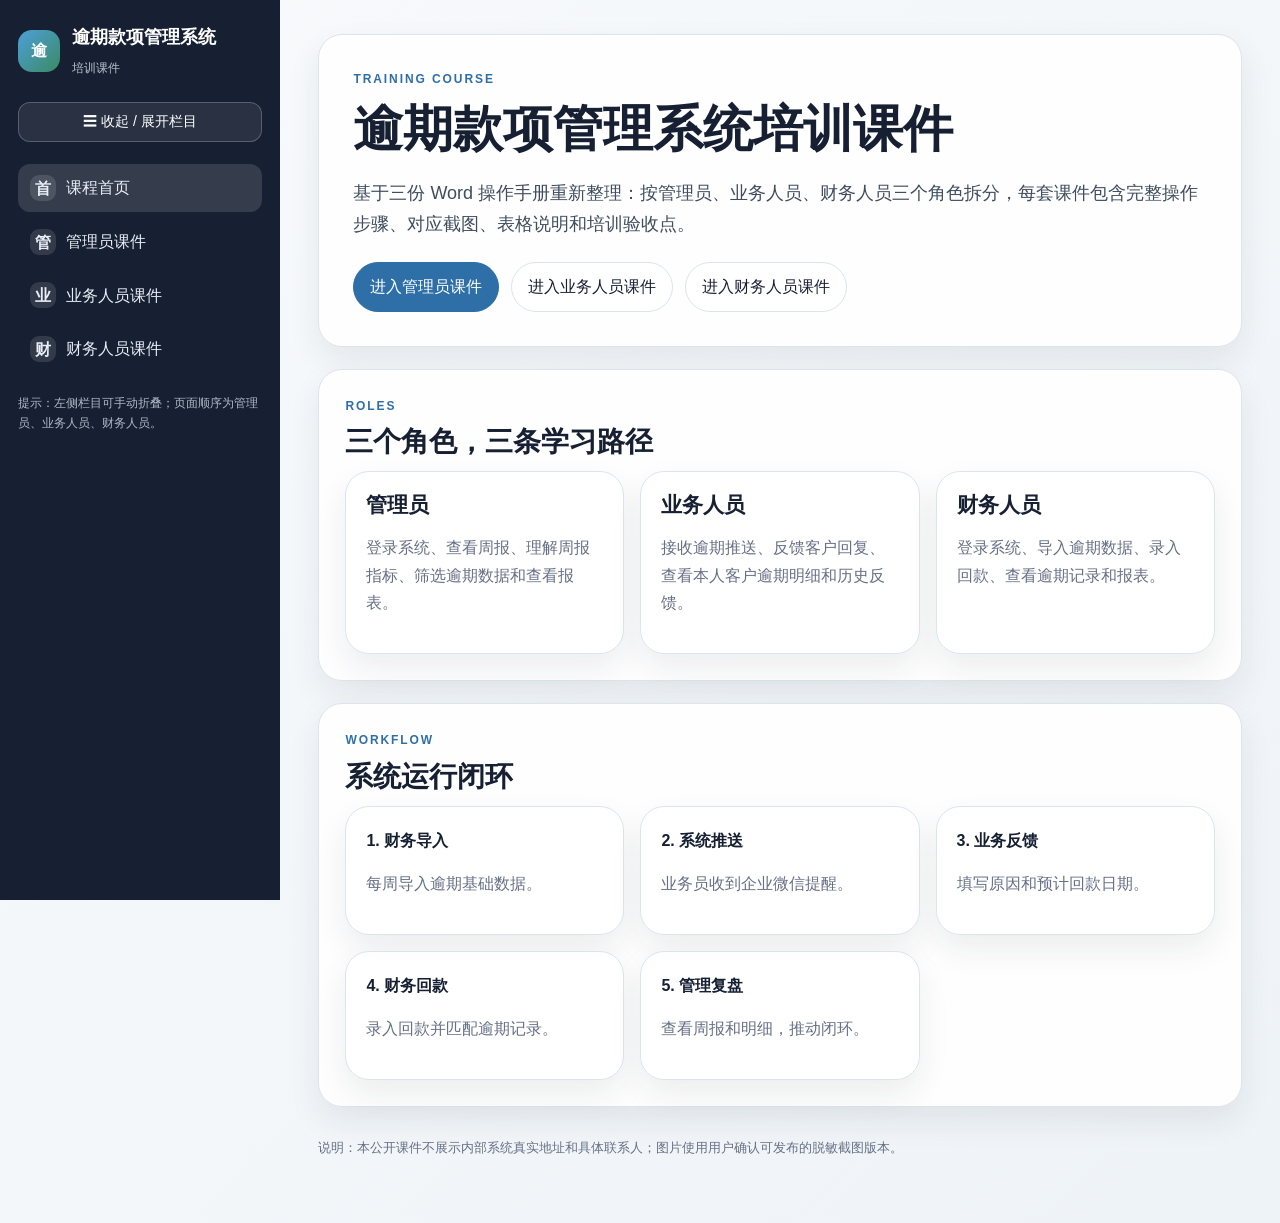
==== index.html @ 9017ce71 "Refine course layout styles Update shared layout rules for better image sizing and role page formatt" ====
<!doctype html>
<html lang="zh-CN">
<head>
  <meta charset="utf-8" />
  <meta name="viewport" content="width=device-width, initial-scale=1" />
  <title>逾期款项管理系统培训课件</title>
  <style>
:root {
  --ink:#172033; --muted:#667085; --line:#dce4ec; --paper:#fff; --soft:#f6f8fb;
  --blue:#2f6fa8; --green:#318565; --orange:#c7792d; --red:#b14d45;
  --shadow:0 14px 32px rgba(23,32,51,.08);
}
*{box-sizing:border-box}
html{scroll-behavior:smooth}
body{margin:0;color:var(--ink);font-family:"Microsoft YaHei","PingFang SC",Arial,sans-serif;background:linear-gradient(135deg,#f8fafc,#eef3f7);line-height:1.72}
a{color:inherit;text-decoration:none}
.layout{display:grid;grid-template-columns:280px minmax(0,1fr);min-height:100vh;transition:grid-template-columns .22s ease}
body.sidebar-collapsed .layout{grid-template-columns:72px 1fr}
.sidebar{position:sticky;top:0;height:100vh;padding:22px 18px;background:#172033;color:#fff;overflow:auto;transition:padding .22s ease}
body.sidebar-collapsed .sidebar{padding:18px 12px}
.brand{display:flex;gap:12px;align-items:center;margin-bottom:18px}
.logo{width:42px;height:42px;border-radius:14px;display:grid;place-items:center;background:linear-gradient(135deg,#4da0d8,#3b8a65);font-weight:800}
.brand-text strong{display:block;font-size:18px}.brand-text span{font-size:12px;color:#b9c4d0}
body.sidebar-collapsed .brand-text,body.sidebar-collapsed .nav-label,body.sidebar-collapsed .sidebar-note{display:none}
.toggle{width:100%;border:1px solid rgba(255,255,255,.22);background:rgba(255,255,255,.08);color:#fff;border-radius:12px;padding:10px 12px;cursor:pointer;margin:4px 0 16px;font-size:14px}
body.sidebar-collapsed .toggle{padding:10px 0}
.nav a{display:flex;gap:10px;align-items:center;padding:10px 12px;margin:6px 0;border-radius:12px;color:#e8eef5}
.nav a:hover,.nav a.active{background:rgba(255,255,255,.13)}
.nav-icon{width:26px;height:26px;border-radius:9px;display:grid;place-items:center;background:rgba(255,255,255,.12);font-weight:700;flex:0 0 auto}
.toc{border-top:1px solid rgba(255,255,255,.14);margin-top:16px;padding-top:12px}
.toc a{font-size:13px;padding:7px 10px;color:#cfdae5}
.sidebar-note{font-size:12px;color:#aeb9c6;margin-top:20px}
main{padding:34px clamp(16px,3vw,42px);width:100%;max-width:none}
body.sidebar-collapsed main{padding-left:24px;padding-right:24px}
.hero,.section,.lesson,.card,.table-wrap{background:rgba(255,255,255,.92);border:1px solid var(--line);border-radius:24px;box-shadow:var(--shadow)}
.hero{padding:34px;margin-bottom:22px}
.eyebrow{font-size:12px;letter-spacing:.16em;text-transform:uppercase;color:var(--blue);font-weight:800;margin:0 0 8px}
h1,h2,h3{line-height:1.25;margin:0 0 12px}
h1{font-size:clamp(30px,4vw,50px)} h2{font-size:28px} h3{font-size:21px}
.lead{font-size:18px;color:#3f4d5d;max-width:900px}
.buttons{display:flex;gap:12px;flex-wrap:wrap;margin-top:22px}.button{border:1px solid var(--line);background:#fff;border-radius:999px;padding:10px 16px}.button.primary{background:var(--blue);color:#fff;border-color:var(--blue)}
.grid{display:grid;grid-template-columns:repeat(3,minmax(0,1fr));gap:16px}
.card{padding:20px}.muted{color:var(--muted)}
.section{padding:26px;margin:22px 0}
.lesson{padding:24px;margin:20px 0;scroll-margin-top:20px}
.lesson-head{display:flex;align-items:flex-start;gap:14px}.badge{background:#e8f1fa;color:#285b89;border-radius:999px;padding:4px 10px;font-weight:800;white-space:nowrap}
.lesson.green .badge{background:#e9f5ef;color:#2b7355}.lesson.orange .badge{background:#fff0de;color:#a56522}.lesson.red .badge{background:#fff0ef;color:#a2403a}
.steps{margin:14px 0 0;padding-left:22px}.steps li{margin:6px 0}
.method-row{display:grid;grid-template-columns:repeat(2,minmax(0,1fr));gap:16px;margin-top:18px}
.method-card{border:1px solid var(--line);border-radius:18px;background:#fff;padding:18px;box-shadow:0 10px 22px rgba(23,32,51,.05)}
.method-card.recommended{border-color:#9dc8ea;background:linear-gradient(180deg,#f6fbff,#fff)}
.method-kicker{display:inline-flex;align-items:center;gap:6px;border-radius:999px;padding:4px 10px;background:#eef5fb;color:#285b89;font-size:12px;font-weight:800;margin-bottom:10px}
.method-card.recommended .method-kicker{background:#2f6fa8;color:#fff}
.method-card .fig-grid{margin-top:14px}
.fig-grid{display:grid;gap:14px;margin-top:18px;align-items:start;justify-content:start}
.fig-grid.one,body.sidebar-collapsed .fig-grid.one{grid-template-columns:minmax(260px,min(100%,760px))}
.fig-grid.two,body.sidebar-collapsed .fig-grid.two{grid-template-columns:repeat(2,minmax(280px,560px))}
.fig-grid.multi,body.sidebar-collapsed .fig-grid.multi{grid-template-columns:repeat(3,minmax(260px,420px))}
.figure{margin:0;border:1px solid var(--line);border-radius:18px;overflow:hidden;background:#f8fafc}.figure img{display:block;width:100%;height:auto}.caption{padding:9px 12px;color:var(--muted);font-size:13px;border-top:1px solid var(--line)}
table{width:100%;border-collapse:collapse;background:#fff;border-radius:14px;overflow:hidden}th,td{border:1px solid var(--line);padding:10px 12px;text-align:left;vertical-align:top}th{background:#f1f5f9}
.callout{border-left:5px solid var(--blue);background:#f4f9fd;padding:14px 16px;border-radius:12px;margin:14px 0}.warning{border-left-color:var(--orange);background:#fff8ef}.danger{border-left-color:var(--red);background:#fff5f5}
footer{color:var(--muted);font-size:13px;margin:30px 0}
@media(max-width:1100px){.fig-grid.two,.fig-grid.multi,body.sidebar-collapsed .fig-grid.two,body.sidebar-collapsed .fig-grid.multi{grid-template-columns:repeat(2,minmax(260px,1fr))}}
@media(max-width:860px){.layout{display:block}.sidebar{height:auto;position:relative}.toggle{display:none}body.sidebar-collapsed .brand-text,body.sidebar-collapsed .nav-label,body.sidebar-collapsed .sidebar-note{display:block}.grid,.method-row{grid-template-columns:1fr}.fig-grid.one,.fig-grid.two,.fig-grid.multi,body.sidebar-collapsed .fig-grid.one,body.sidebar-collapsed .fig-grid.two,body.sidebar-collapsed .fig-grid.multi{grid-template-columns:1fr}main{padding:22px 14px}}
</style>
</head>
<body>

<script>
(function(){
  const key = "yuqikuan-sidebar-collapsed";
  if (localStorage.getItem(key) === "1") document.body.classList.add("sidebar-collapsed");
  window.toggleSidebar = function(){
    document.body.classList.toggle("sidebar-collapsed");
    localStorage.setItem(key, document.body.classList.contains("sidebar-collapsed") ? "1" : "0");
  };
})();
</script>

<div class="layout">
  
<aside class="sidebar">
  <div class="brand"><div class="logo">逾</div><div class="brand-text"><strong>逾期款项管理系统</strong><span>培训课件</span></div></div>
  <button class="toggle" onclick="toggleSidebar()" title="收起或展开左侧栏目">☰ <span class="nav-label">收起 / 展开栏目</span></button>
  <nav class="nav"><a class="active" href="index.html"><span class="nav-icon">首</span><span class="nav-label">课程首页</span></a>
<a class="" href="management.html"><span class="nav-icon">管</span><span class="nav-label">管理员课件</span></a>
<a class="" href="sales.html"><span class="nav-icon">业</span><span class="nav-label">业务人员课件</span></a>
<a class="" href="finance.html"><span class="nav-icon">财</span><span class="nav-label">财务人员课件</span></a></nav>
  <p class="sidebar-note">提示：左侧栏目可手动折叠；页面顺序为管理员、业务人员、财务人员。</p>
</aside>

  <main>
<section class="hero">
  <p class="eyebrow">Training Course</p>
  <h1>逾期款项管理系统培训课件</h1>
  <p class="lead">基于三份 Word 操作手册重新整理：按管理员、业务人员、财务人员三个角色拆分，每套课件包含完整操作步骤、对应截图、表格说明和培训验收点。</p>
  <div class="buttons"><a class="button primary" href="management.html">进入管理员课件</a><a class="button" href="sales.html">进入业务人员课件</a><a class="button" href="finance.html">进入财务人员课件</a></div>
</section>
<section class="section">
  <p class="eyebrow">Roles</p><h2>三个角色，三条学习路径</h2>
  <div class="grid">
    <article class="card"><h3>管理员</h3><p class="muted">登录系统、查看周报、理解周报指标、筛选逾期数据和查看报表。</p></article>
    <article class="card"><h3>业务人员</h3><p class="muted">接收逾期推送、反馈客户回复、查看本人客户逾期明细和历史反馈。</p></article>
    <article class="card"><h3>财务人员</h3><p class="muted">登录系统、导入逾期数据、录入回款、查看逾期记录和报表。</p></article>
  </div>
</section>
<section class="section">
  <p class="eyebrow">Workflow</p><h2>系统运行闭环</h2>
  <div class="grid">
    <article class="card"><strong>1. 财务导入</strong><p class="muted">每周导入逾期基础数据。</p></article>
    <article class="card"><strong>2. 系统推送</strong><p class="muted">业务员收到企业微信提醒。</p></article>
    <article class="card"><strong>3. 业务反馈</strong><p class="muted">填写原因和预计回款日期。</p></article>
    <article class="card"><strong>4. 财务回款</strong><p class="muted">录入回款并匹配逾期记录。</p></article>
    <article class="card"><strong>5. 管理复盘</strong><p class="muted">查看周报和明细，推动闭环。</p></article>
  </div>
</section>
<footer>说明：本公开课件不展示内部系统真实地址和具体联系人；图片使用用户确认可发布的脱敏截图版本。</footer></main>
</div>
</body>
</html>
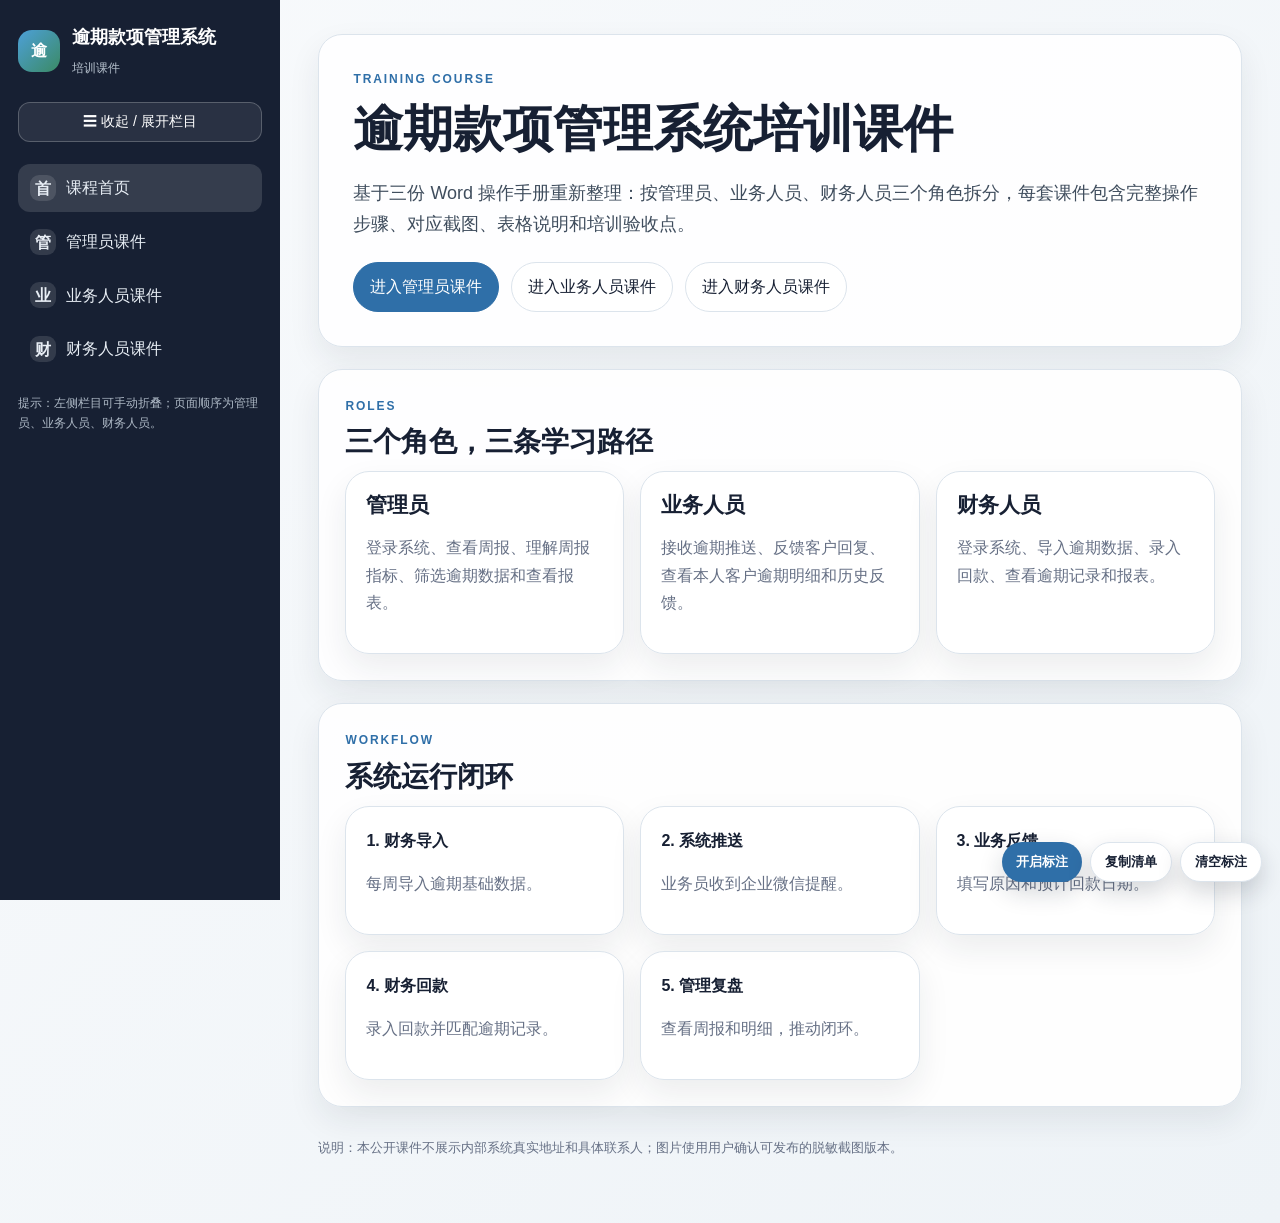
==== commit 85f3225b: "Add review annotation mode to home page" ====
--- a/index.html
+++ b/index.html
@@ -59,9 +59,18 @@
 .figure{margin:0;border:1px solid var(--line);border-radius:18px;overflow:hidden;background:#f8fafc}.figure img{display:block;width:100%;height:auto}.caption{padding:9px 12px;color:var(--muted);font-size:13px;border-top:1px solid var(--line)}
 table{width:100%;border-collapse:collapse;background:#fff;border-radius:14px;overflow:hidden}th,td{border:1px solid var(--line);padding:10px 12px;text-align:left;vertical-align:top}th{background:#f1f5f9}
 .callout{border-left:5px solid var(--blue);background:#f4f9fd;padding:14px 16px;border-radius:12px;margin:14px 0}.warning{border-left-color:var(--orange);background:#fff8ef}.danger{border-left-color:var(--red);background:#fff5f5}
+.review-tools{position:fixed;right:18px;bottom:18px;z-index:1000;display:flex;gap:8px;flex-wrap:wrap;justify-content:flex-end}
+.review-tools button{border:0;border-radius:999px;padding:10px 14px;box-shadow:0 10px 24px rgba(23,32,51,.18);cursor:pointer;font-weight:700}
+.review-primary{background:#2f6fa8;color:#fff}.review-secondary{background:#fff;color:#172033;border:1px solid var(--line)!important}
+body.review-mode main :is(img,figure,.lesson,.method-card,h1,h2,h3,p,li,td,th,.card,.callout){cursor:crosshair}
+body.review-mode main :is(img,figure,.lesson,.method-card,h1,h2,h3,p,li,td,th,.card,.callout):hover{outline:3px solid #f59e0b;outline-offset:3px}
+.review-marker{position:absolute;z-index:999;background:#ef4444;color:#fff;border-radius:999px;min-width:24px;height:24px;padding:0 7px;display:grid;place-items:center;font-size:12px;font-weight:800;box-shadow:0 6px 16px rgba(0,0,0,.22);pointer-events:none}
+.review-panel{position:fixed;right:18px;top:18px;width:min(380px,calc(100vw - 36px));max-height:calc(100vh - 94px);overflow:auto;background:#fff;border:1px solid var(--line);border-radius:18px;box-shadow:var(--shadow);z-index:999;padding:16px;display:none}
+body.review-panel-open .review-panel{display:block}
+.review-panel h3{margin-bottom:6px}.review-panel ol{padding-left:22px}.review-panel li{margin:10px 0}.review-panel small{display:block;color:var(--muted);line-height:1.45}.review-panel .empty{color:var(--muted)}
 footer{color:var(--muted);font-size:13px;margin:30px 0}
 @media(max-width:1100px){.fig-grid.two,.fig-grid.multi,body.sidebar-collapsed .fig-grid.two,body.sidebar-collapsed .fig-grid.multi{grid-template-columns:repeat(2,minmax(260px,1fr))}}
-@media(max-width:860px){.layout{display:block}.sidebar{height:auto;position:relative}.toggle{display:none}body.sidebar-collapsed .brand-text,body.sidebar-collapsed .nav-label,body.sidebar-collapsed .sidebar-note{display:block}.grid,.method-row{grid-template-columns:1fr}.fig-grid.one,.fig-grid.two,.fig-grid.multi,body.sidebar-collapsed .fig-grid.one,body.sidebar-collapsed .fig-grid.two,body.sidebar-collapsed .fig-grid.multi{grid-template-columns:1fr}main{padding:22px 14px}}
+@media(max-width:860px){.layout{display:block}.sidebar{height:auto;position:relative}.toggle{display:none}body.sidebar-collapsed .brand-text,body.sidebar-collapsed .nav-label,body.sidebar-collapsed .sidebar-note{display:block}.grid,.method-row{grid-template-columns:1fr}.fig-grid.one,.fig-grid.two,.fig-grid.multi,body.sidebar-collapsed .fig-grid.one,body.sidebar-collapsed .fig-grid.two,body.sidebar-collapsed .fig-grid.multi{grid-template-columns:1fr}main{padding:22px 14px}.review-tools{left:12px;right:12px;bottom:12px}.review-panel{left:12px;right:12px;width:auto}}
 </style>
 </head>
 <body>
@@ -74,6 +83,92 @@
     document.body.classList.toggle("sidebar-collapsed");
     localStorage.setItem(key, document.body.classList.contains("sidebar-collapsed") ? "1" : "0");
   };
+})();
+</script>
+<script>
+(function(){
+  const storeKey = "yuqikuan-review-notes-v1";
+  let reviewMode = false;
+  const pageKey = location.pathname.split("/").pop() || "index.html";
+  const $ = (sel) => document.querySelector(sel);
+  const allNotes = () => JSON.parse(localStorage.getItem(storeKey) || "[]");
+  const pageNotes = () => allNotes().filter(n => n.page === pageKey);
+  const saveNotes = (notes) => localStorage.setItem(storeKey, JSON.stringify(notes));
+  function textOf(el){
+    if (!el) return "";
+    if (el.tagName === "IMG") return el.alt || el.closest("figure")?.querySelector(".caption")?.textContent || "图片";
+    return (el.innerText || el.textContent || "").replace(/\s+/g, " ").trim().slice(0, 140);
+  }
+  function locationOf(el){
+    const lesson = el.closest(".lesson,.section,.hero");
+    const title = lesson?.querySelector("h1,h2,h3")?.textContent?.trim();
+    const badge = lesson?.querySelector(".badge")?.textContent?.trim();
+    const caption = el.closest("figure")?.querySelector(".caption")?.textContent?.trim();
+    const tag = el.tagName === "IMG" || el.closest("figure") ? "图片" : "内容";
+    return [badge, title, caption || tag].filter(Boolean).join(" / ");
+  }
+  function targetFrom(e){
+    if (e.target.closest(".review-tools,.review-panel,.sidebar")) return null;
+    return e.target.closest("img,figure,.method-card,.lesson,table,h1,h2,h3,p,li,td,th,.card,.callout");
+  }
+  function clearMarkers(){ document.querySelectorAll(".review-marker").forEach(x => x.remove()); }
+  function render(){
+    clearMarkers();
+    const notes = pageNotes();
+    document.body.classList.toggle("review-panel-open", notes.length > 0 || reviewMode);
+    const list = $("#reviewList");
+    if (list) {
+      list.innerHTML = notes.length ? notes.map(n => `<li><strong>#${n.no} ${escapeHtml(n.location)}</strong><small>原内容：${escapeHtml(n.snippet)}</small><div>${escapeHtml(n.comment)}</div></li>`).join("") : '<p class="empty">暂无标注。开启标注后，点击页面中的图片或文字即可添加修改意见。</p>';
+    }
+    notes.forEach(n => {
+      if (!n.rect) return;
+      const m = document.createElement("div");
+      m.className = "review-marker";
+      m.textContent = n.no;
+      m.style.left = Math.max(8, n.rect.left + window.scrollX) + "px";
+      m.style.top = Math.max(8, n.rect.top + window.scrollY) + "px";
+      document.body.appendChild(m);
+    });
+  }
+  function escapeHtml(s){ return String(s || "").replace(/[&<>"']/g, c => ({'&':'&amp;','<':'&lt;','>':'&gt;','"':'&quot;',"'":'&#39;'}[c])); }
+  window.toggleReviewMode = function(){
+    reviewMode = !reviewMode;
+    document.body.classList.toggle("review-mode", reviewMode);
+    document.body.classList.toggle("review-panel-open", reviewMode || pageNotes().length > 0);
+    const btn = $("#reviewToggle");
+    if (btn) btn.textContent = reviewMode ? "退出标注" : "开启标注";
+    render();
+  };
+  window.copyReviewNotes = async function(){
+    const notes = pageNotes();
+    if (!notes.length) { alert("当前页面还没有标注。"); return; }
+    const text = [`页面：${document.title}`, `地址：${location.href.split("?")[0]}`, ""].concat(notes.map(n => `${n.no}. 位置：${n.location}\n   原内容：${n.snippet}\n   修改意见：${n.comment}`)).join("\n");
+    try { await navigator.clipboard.writeText(text); alert("修改清单已复制，可以直接发给 Codex。"); }
+    catch(e) { prompt("复制下面的修改清单：", text); }
+  };
+  window.clearReviewNotes = function(){
+    if (!confirm("清空当前页面全部标注？")) return;
+    saveNotes(allNotes().filter(n => n.page !== pageKey));
+    render();
+  };
+  document.addEventListener("click", function(e){
+    if (!reviewMode) return;
+    const el = targetFrom(e);
+    if (!el) return;
+    e.preventDefault();
+    e.stopPropagation();
+    const comment = prompt("请输入这处需要怎么修改：");
+    if (!comment || !comment.trim()) return;
+    const rect = el.getBoundingClientRect();
+    const notes = allNotes();
+    const no = pageNotes().length + 1;
+    notes.push({ page: pageKey, no, title: document.title, location: locationOf(el), snippet: textOf(el), comment: comment.trim(), rect: { left: Math.round(rect.left), top: Math.round(rect.top) } });
+    saveNotes(notes);
+    render();
+  }, true);
+  window.addEventListener("scroll", () => { if (pageNotes().length) render(); }, { passive: true });
+  window.addEventListener("resize", render);
+  document.addEventListener("DOMContentLoaded", render);
 })();
 </script>
 
@@ -116,5 +211,7 @@
 </section>
 <footer>说明：本公开课件不展示内部系统真实地址和具体联系人；图片使用用户确认可发布的脱敏截图版本。</footer></main>
 </div>
+<div class="review-panel"><h3>页面修改标注</h3><p class="muted">点击“开启标注”后，点图片或文字输入修改意见。</p><div id="reviewList"></div></div>
+<div class="review-tools"><button id="reviewToggle" class="review-primary" onclick="toggleReviewMode()">开启标注</button><button class="review-secondary" onclick="copyReviewNotes()">复制清单</button><button class="review-secondary" onclick="clearReviewNotes()">清空标注</button></div>
 </body>
 </html>
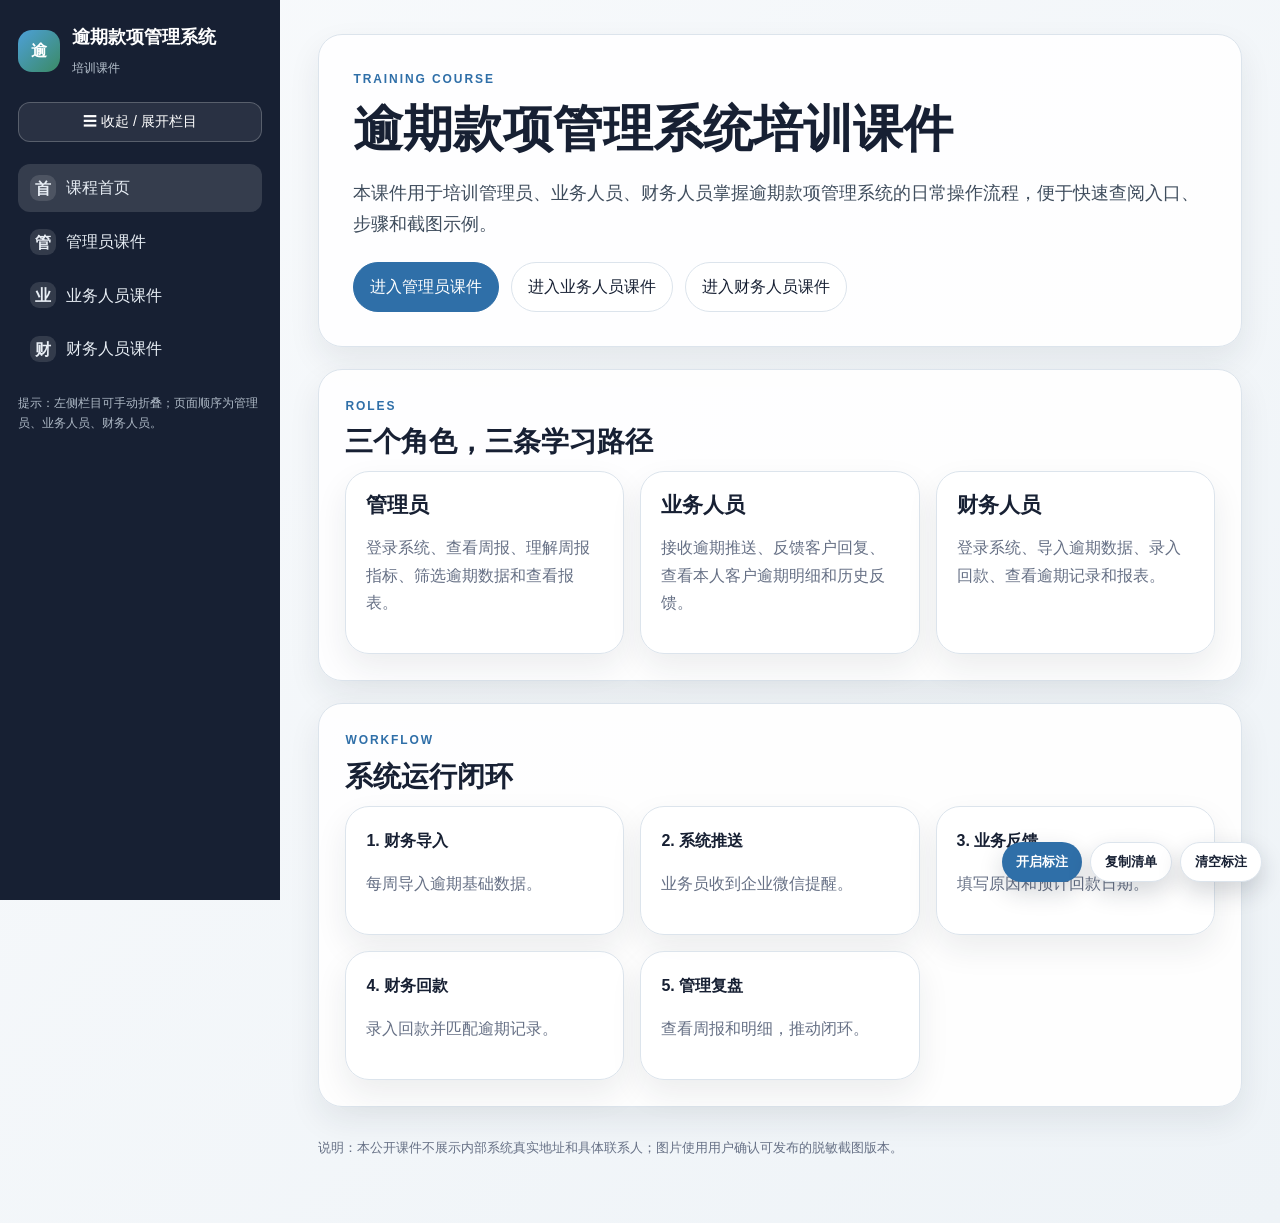
==== commit b79af9a2: "Update home introduction and image zoom" ====
--- a/index.html
+++ b/index.html
@@ -47,16 +47,27 @@
 .lesson.green .badge{background:#e9f5ef;color:#2b7355}.lesson.orange .badge{background:#fff0de;color:#a56522}.lesson.red .badge{background:#fff0ef;color:#a2403a}
 .steps{margin:14px 0 0;padding-left:22px}.steps li{margin:6px 0}
 .method-row{display:grid;grid-template-columns:repeat(2,minmax(0,1fr));gap:16px;margin-top:18px}
+.method-row.stacked{grid-template-columns:1fr}
 .method-card{border:1px solid var(--line);border-radius:18px;background:#fff;padding:18px;box-shadow:0 10px 22px rgba(23,32,51,.05)}
 .method-card.recommended{border-color:#9dc8ea;background:linear-gradient(180deg,#f6fbff,#fff)}
 .method-kicker{display:inline-flex;align-items:center;gap:6px;border-radius:999px;padding:4px 10px;background:#eef5fb;color:#285b89;font-size:12px;font-weight:800;margin-bottom:10px}
 .method-card.recommended .method-kicker{background:#2f6fa8;color:#fff}
 .method-card .fig-grid{margin-top:14px}
+.method-card.large-gallery .fig-grid.two,.method-card.large-gallery .fig-grid.multi{grid-template-columns:repeat(2,minmax(320px,1fr))}
 .fig-grid{display:grid;gap:14px;margin-top:18px;align-items:start;justify-content:start}
 .fig-grid.one,body.sidebar-collapsed .fig-grid.one{grid-template-columns:minmax(260px,min(100%,760px))}
 .fig-grid.two,body.sidebar-collapsed .fig-grid.two{grid-template-columns:repeat(2,minmax(280px,560px))}
 .fig-grid.multi,body.sidebar-collapsed .fig-grid.multi{grid-template-columns:repeat(3,minmax(260px,420px))}
-.figure{margin:0;border:1px solid var(--line);border-radius:18px;overflow:hidden;background:#f8fafc}.figure img{display:block;width:100%;height:auto}.caption{padding:9px 12px;color:var(--muted);font-size:13px;border-top:1px solid var(--line)}
+.figure{margin:0;border:1px solid var(--line);border-radius:18px;overflow:hidden;background:#f8fafc}.figure img{display:block;width:100%;height:auto;cursor:zoom-in}.caption{padding:9px 12px;color:var(--muted);font-size:13px;border-top:1px solid var(--line)}
+.figure.compact-half{max-width:520px}
+.figure.full-bleed{width:100%;max-width:none}
+.fig-grid.one.full-width,body.sidebar-collapsed .fig-grid.one.full-width{grid-template-columns:minmax(0,1fr)}
+.pending-image{margin-top:18px;border:1px dashed #b8c4d4;border-radius:18px;padding:28px;background:#f8fafc;color:var(--muted);text-align:center}
+.image-lightbox{position:fixed;inset:0;background:rgba(10,16,28,.82);z-index:2000;display:none;align-items:center;justify-content:center;padding:34px}
+.image-lightbox.open{display:flex}.image-lightbox img{max-width:96vw;max-height:90vh;object-fit:contain;border-radius:12px;box-shadow:0 20px 70px rgba(0,0,0,.45);background:#fff}
+.image-lightbox .lightbox-caption{position:fixed;left:24px;right:24px;bottom:18px;color:#fff;text-align:center;font-size:14px;text-shadow:0 2px 8px rgba(0,0,0,.5)}
+.image-lightbox .lightbox-close{position:fixed;right:22px;top:18px;border:0;border-radius:999px;padding:10px 14px;background:#fff;color:#172033;font-weight:800;cursor:pointer}
+body.lightbox-open{overflow:hidden}
 table{width:100%;border-collapse:collapse;background:#fff;border-radius:14px;overflow:hidden}th,td{border:1px solid var(--line);padding:10px 12px;text-align:left;vertical-align:top}th{background:#f1f5f9}
 .callout{border-left:5px solid var(--blue);background:#f4f9fd;padding:14px 16px;border-radius:12px;margin:14px 0}.warning{border-left-color:var(--orange);background:#fff8ef}.danger{border-left-color:var(--red);background:#fff5f5}
 .review-tools{position:fixed;right:18px;bottom:18px;z-index:1000;display:flex;gap:8px;flex-wrap:wrap;justify-content:flex-end}
@@ -83,6 +94,40 @@
     document.body.classList.toggle("sidebar-collapsed");
     localStorage.setItem(key, document.body.classList.contains("sidebar-collapsed") ? "1" : "0");
   };
+})();
+</script>
+<script>
+(function(){
+  let overlay;
+  function ensureOverlay(){
+    if (overlay) return overlay;
+    overlay = document.createElement("div");
+    overlay.className = "image-lightbox";
+    overlay.innerHTML = '<button class="lightbox-close" type="button">关闭 ×</button><img alt=""><div class="lightbox-caption"></div>';
+    document.body.appendChild(overlay);
+    overlay.addEventListener("click", function(e){
+      if (e.target === overlay || e.target.closest(".lightbox-close")) closeLightbox();
+    });
+    return overlay;
+  }
+  function closeLightbox(){
+    if (!overlay) return;
+    overlay.classList.remove("open");
+    document.body.classList.remove("lightbox-open");
+  }
+  document.addEventListener("click", function(e){
+    if (document.body.classList.contains("review-mode")) return;
+    const img = e.target.closest("main figure img");
+    if (!img) return;
+    e.preventDefault();
+    const box = ensureOverlay();
+    box.querySelector("img").src = img.src;
+    box.querySelector("img").alt = img.alt || "";
+    box.querySelector(".lightbox-caption").textContent = img.closest("figure")?.querySelector(".caption")?.textContent?.trim() || img.alt || "点击背景或按 Esc 关闭";
+    box.classList.add("open");
+    document.body.classList.add("lightbox-open");
+  });
+  document.addEventListener("keydown", function(e){ if (e.key === "Escape") closeLightbox(); });
 })();
 </script>
 <script>
@@ -188,7 +233,7 @@
 <section class="hero">
   <p class="eyebrow">Training Course</p>
   <h1>逾期款项管理系统培训课件</h1>
-  <p class="lead">基于三份 Word 操作手册重新整理：按管理员、业务人员、财务人员三个角色拆分，每套课件包含完整操作步骤、对应截图、表格说明和培训验收点。</p>
+  <p class="lead">本课件用于培训管理员、业务人员、财务人员掌握逾期款项管理系统的日常操作流程，便于快速查阅入口、步骤和截图示例。</p>
   <div class="buttons"><a class="button primary" href="management.html">进入管理员课件</a><a class="button" href="sales.html">进入业务人员课件</a><a class="button" href="finance.html">进入财务人员课件</a></div>
 </section>
 <section class="section">
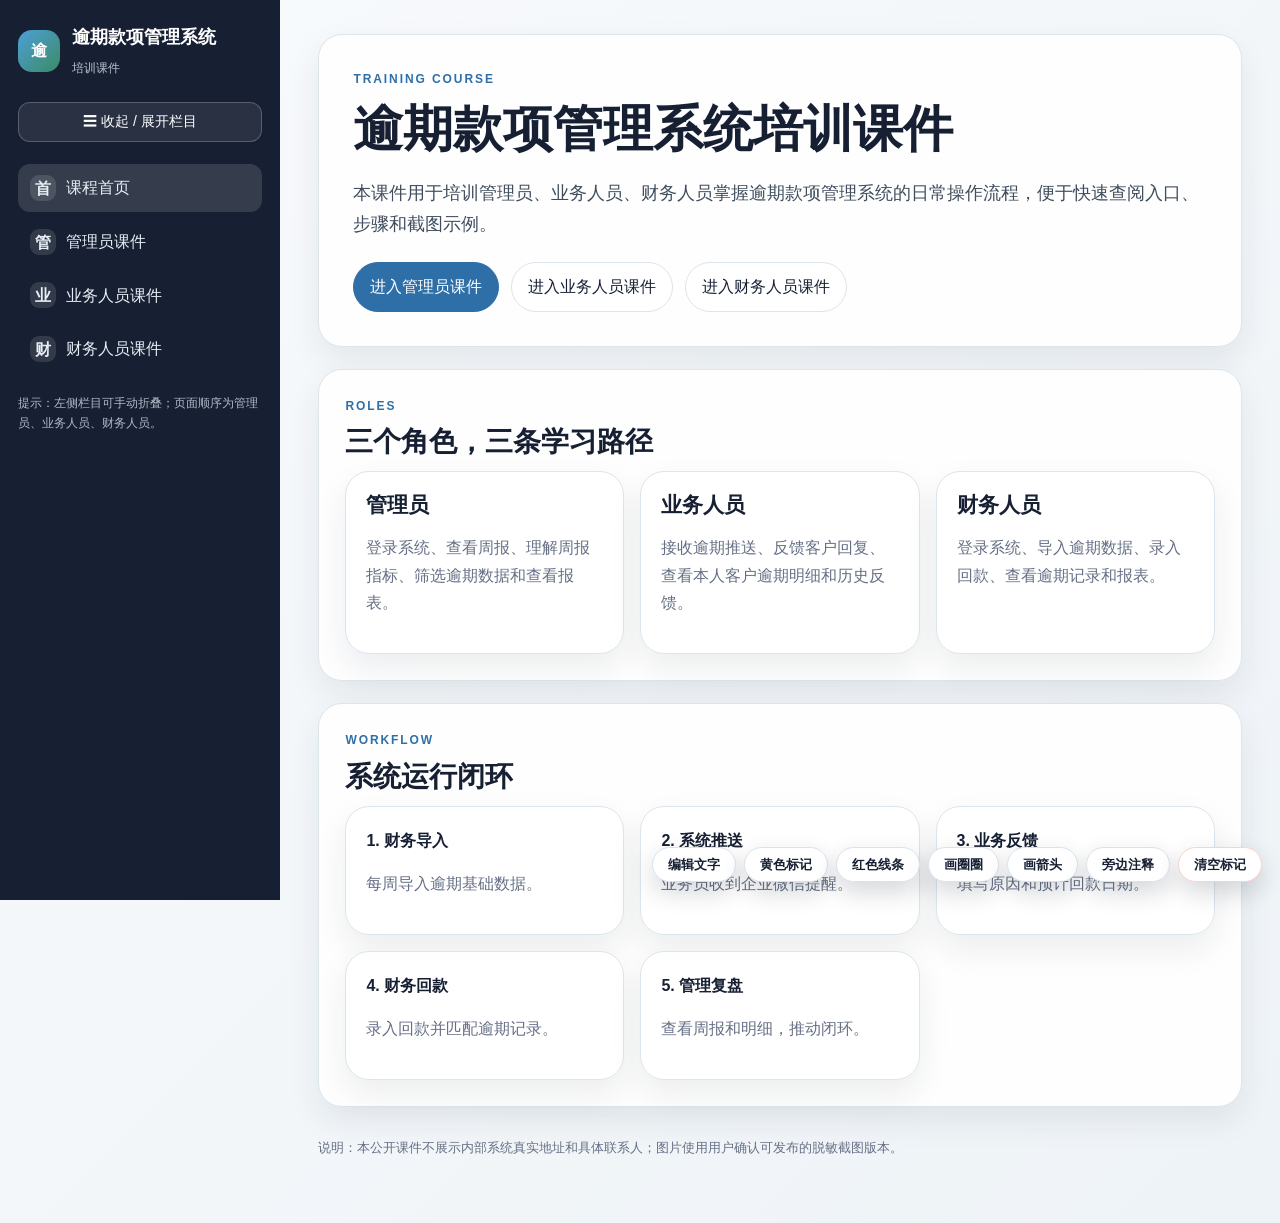
==== commit a514b001: "新增课件页面讲解批注工具" ====
--- a/index.html
+++ b/index.html
@@ -83,6 +83,7 @@
 @media(max-width:1100px){.fig-grid.two,.fig-grid.multi,body.sidebar-collapsed .fig-grid.two,body.sidebar-collapsed .fig-grid.multi{grid-template-columns:repeat(2,minmax(260px,1fr))}}
 @media(max-width:860px){.layout{display:block}.sidebar{height:auto;position:relative}.toggle{display:none}body.sidebar-collapsed .brand-text,body.sidebar-collapsed .nav-label,body.sidebar-collapsed .sidebar-note{display:block}.grid,.method-row{grid-template-columns:1fr}.fig-grid.one,.fig-grid.two,.fig-grid.multi,body.sidebar-collapsed .fig-grid.one,body.sidebar-collapsed .fig-grid.two,body.sidebar-collapsed .fig-grid.multi{grid-template-columns:1fr}main{padding:22px 14px}.review-tools{left:12px;right:12px;bottom:12px}.review-panel{left:12px;right:12px;width:auto}}
 </style>
+<link rel="stylesheet" href="inline-editor.css">
 </head>
 <body>
 
@@ -256,7 +257,8 @@
 </section>
 <footer>说明：本公开课件不展示内部系统真实地址和具体联系人；图片使用用户确认可发布的脱敏截图版本。</footer></main>
 </div>
-<div class="review-panel"><h3>页面修改标注</h3><p class="muted">点击“开启标注”后，点图片或文字输入修改意见。</p><div id="reviewList"></div></div>
-<div class="review-tools"><button id="reviewToggle" class="review-primary" onclick="toggleReviewMode()">开启标注</button><button class="review-secondary" onclick="copyReviewNotes()">复制清单</button><button class="review-secondary" onclick="clearReviewNotes()">清空标注</button></div>
+<div id="editTip" class="edit-tip">选择工具后，在页面文字上直接操作，内容会自动保存</div>
+<div class="edit-tools"><button class="edit-primary" data-edit-tool="edit" onclick="setInlineTool('edit')">编辑文字</button><button data-edit-tool="highlight" onclick="setInlineTool('highlight')">黄色标记</button><button data-edit-tool="underline" onclick="setInlineTool('underline')">红色线条</button><button data-edit-tool="circle" onclick="setInlineTool('circle')">画圈圈</button><button data-edit-tool="arrow" onclick="setInlineTool('arrow')">画箭头</button><button data-edit-tool="note" onclick="setInlineTool('note')">旁边注释</button><button class="edit-danger" onclick="restoreInlineText()">清空标记</button></div>
+<script src="inline-editor.js"></script>
 </body>
 </html>
--- a/inline-editor.css
+++ b/inline-editor.css
@@ -0,0 +1,21 @@
+.edit-tools{position:fixed;right:18px;bottom:18px;z-index:1100;display:flex;gap:8px;flex-wrap:wrap;justify-content:flex-end;max-width:min(880px,calc(100vw - 36px))}
+.edit-tools button{border:1px solid #d9e2ec;border-radius:999px;padding:10px 15px;box-shadow:0 10px 24px rgba(23,32,51,.18);cursor:pointer;font-weight:700;background:#fff;color:#172033;line-height:1}
+.edit-tools button:hover{transform:translateY(-1px)}
+.edit-tools button.active,.edit-primary{background:#2f6fa8;color:#fff;border-color:#2f6fa8}
+.edit-danger{color:#b42318;border-color:#ffd0cb!important}
+.edit-tip{position:fixed;right:18px;bottom:72px;z-index:1099;padding:9px 13px;border-radius:12px;background:#172033;color:#fff;font-size:13px;box-shadow:0 10px 24px rgba(23,32,51,.2);display:none}
+body.edit-mode .edit-tip,body.mark-mode .edit-tip,body.draw-mode .edit-tip{display:block}
+body.edit-mode main [contenteditable="true"]{cursor:text;outline:1px dashed rgba(47,111,168,.45);outline-offset:3px;border-radius:4px}
+body.edit-mode main [contenteditable="true"]:hover,body.edit-mode main [contenteditable="true"]:focus{outline:3px solid #2f6fa8;background:rgba(47,111,168,.06)}
+body.mark-mode main{cursor:text}
+body.draw-mode{user-select:none}
+body.draw-mode .draw-layer{cursor:crosshair}
+.draw-layer{position:absolute;left:0;top:0;width:100%;height:max(100%,100vh);z-index:1080;pointer-events:none;overflow:visible}
+.draw-layer [data-drawing="true"]{filter:drop-shadow(0 2px 1px rgba(255,255,255,.95)) drop-shadow(0 3px 8px rgba(239,68,68,.18))}
+.inline-highlight{background:linear-gradient(transparent 43%,rgba(255,214,80,.78) 43%);border-radius:3px;padding:0 2px}
+.inline-underline{border-bottom:3px solid #ef4444;padding-bottom:1px}
+.inline-note{position:relative;background:rgba(255,247,205,.85);border-bottom:2px solid #f59e0b;border-radius:3px;padding:0 2px}
+.inline-note::after{content:attr(title);position:absolute;left:calc(100% + 10px);top:50%;transform:translateY(-50%);min-width:150px;max-width:260px;padding:8px 10px;border-radius:10px;background:#fff7cd;color:#7a2e0e;border:1px solid #f7c948;box-shadow:0 8px 18px rgba(23,32,51,.16);font-size:13px;line-height:1.45;white-space:normal;z-index:8}
+.inline-note::before{content:"";position:absolute;left:100%;top:50%;width:10px;border-top:2px solid #f59e0b}
+.inline-note:hover::after{box-shadow:0 10px 24px rgba(23,32,51,.24)}
+@media(max-width:860px){.edit-tools{left:12px;right:12px;bottom:12px}.edit-tip{left:12px;right:12px;bottom:154px}.edit-tools button{padding:10px 12px}.inline-note::after{left:0;top:calc(100% + 8px);transform:none}.inline-note::before{display:none}}
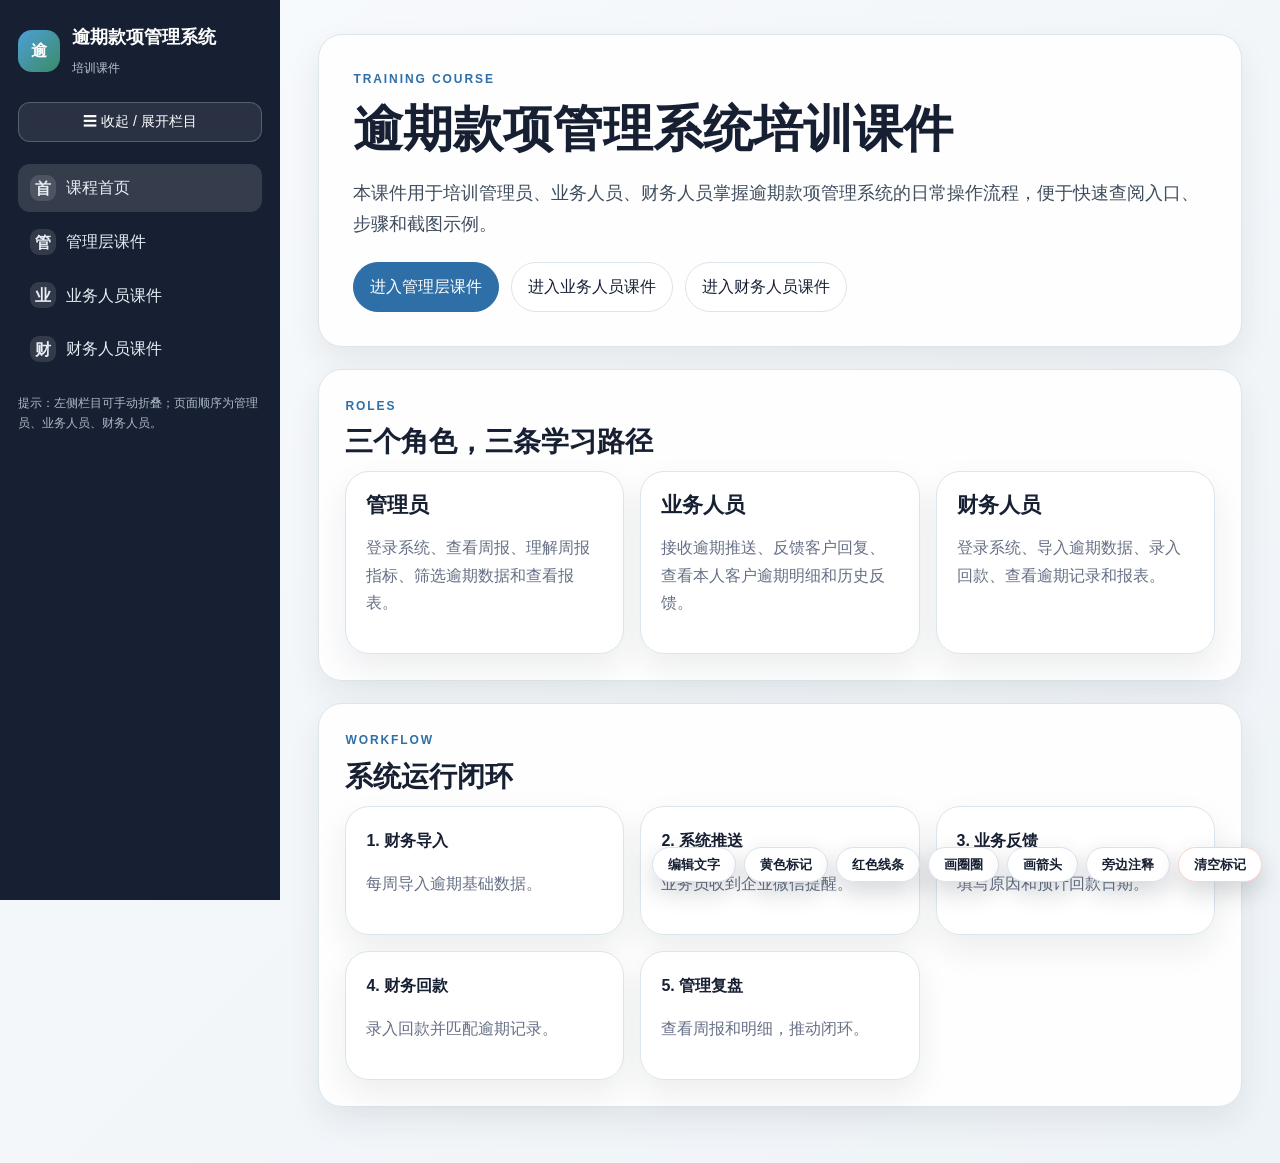
==== commit c1fb2abf: "更新课件菜单名称并移除底部说明" ====
--- a/index.html
+++ b/index.html
@@ -83,7 +83,7 @@
 @media(max-width:1100px){.fig-grid.two,.fig-grid.multi,body.sidebar-collapsed .fig-grid.two,body.sidebar-collapsed .fig-grid.multi{grid-template-columns:repeat(2,minmax(260px,1fr))}}
 @media(max-width:860px){.layout{display:block}.sidebar{height:auto;position:relative}.toggle{display:none}body.sidebar-collapsed .brand-text,body.sidebar-collapsed .nav-label,body.sidebar-collapsed .sidebar-note{display:block}.grid,.method-row{grid-template-columns:1fr}.fig-grid.one,.fig-grid.two,.fig-grid.multi,body.sidebar-collapsed .fig-grid.one,body.sidebar-collapsed .fig-grid.two,body.sidebar-collapsed .fig-grid.multi{grid-template-columns:1fr}main{padding:22px 14px}.review-tools{left:12px;right:12px;bottom:12px}.review-panel{left:12px;right:12px;width:auto}}
 </style>
-<link rel="stylesheet" href="inline-editor.css">
+<link rel="stylesheet" href="course-tools.css">
 </head>
 <body>
 
@@ -224,7 +224,7 @@
   <div class="brand"><div class="logo">逾</div><div class="brand-text"><strong>逾期款项管理系统</strong><span>培训课件</span></div></div>
   <button class="toggle" onclick="toggleSidebar()" title="收起或展开左侧栏目">☰ <span class="nav-label">收起 / 展开栏目</span></button>
   <nav class="nav"><a class="active" href="index.html"><span class="nav-icon">首</span><span class="nav-label">课程首页</span></a>
-<a class="" href="management.html"><span class="nav-icon">管</span><span class="nav-label">管理员课件</span></a>
+<a class="" href="management.html"><span class="nav-icon">管</span><span class="nav-label">管理层课件</span></a>
 <a class="" href="sales.html"><span class="nav-icon">业</span><span class="nav-label">业务人员课件</span></a>
 <a class="" href="finance.html"><span class="nav-icon">财</span><span class="nav-label">财务人员课件</span></a></nav>
   <p class="sidebar-note">提示：左侧栏目可手动折叠；页面顺序为管理员、业务人员、财务人员。</p>
@@ -235,7 +235,7 @@
   <p class="eyebrow">Training Course</p>
   <h1>逾期款项管理系统培训课件</h1>
   <p class="lead">本课件用于培训管理员、业务人员、财务人员掌握逾期款项管理系统的日常操作流程，便于快速查阅入口、步骤和截图示例。</p>
-  <div class="buttons"><a class="button primary" href="management.html">进入管理员课件</a><a class="button" href="sales.html">进入业务人员课件</a><a class="button" href="finance.html">进入财务人员课件</a></div>
+  <div class="buttons"><a class="button primary" href="management.html">进入管理层课件</a><a class="button" href="sales.html">进入业务人员课件</a><a class="button" href="finance.html">进入财务人员课件</a></div>
 </section>
 <section class="section">
   <p class="eyebrow">Roles</p><h2>三个角色，三条学习路径</h2>
@@ -255,10 +255,10 @@
     <article class="card"><strong>5. 管理复盘</strong><p class="muted">查看周报和明细，推动闭环。</p></article>
   </div>
 </section>
-<footer>说明：本公开课件不展示内部系统真实地址和具体联系人；图片使用用户确认可发布的脱敏截图版本。</footer></main>
+</main>
 </div>
 <div id="editTip" class="edit-tip">选择工具后，在页面文字上直接操作，内容会自动保存</div>
 <div class="edit-tools"><button class="edit-primary" data-edit-tool="edit" onclick="setInlineTool('edit')">编辑文字</button><button data-edit-tool="highlight" onclick="setInlineTool('highlight')">黄色标记</button><button data-edit-tool="underline" onclick="setInlineTool('underline')">红色线条</button><button data-edit-tool="circle" onclick="setInlineTool('circle')">画圈圈</button><button data-edit-tool="arrow" onclick="setInlineTool('arrow')">画箭头</button><button data-edit-tool="note" onclick="setInlineTool('note')">旁边注释</button><button class="edit-danger" onclick="restoreInlineText()">清空标记</button></div>
-<script src="inline-editor.js"></script>
+<script src="course-tools.js"></script>
 </body>
 </html>
--- a/course-tools.css
+++ b/course-tools.css
@@ -0,0 +1,21 @@
+.edit-tools{position:fixed;right:18px;bottom:18px;z-index:1100;display:flex;gap:8px;flex-wrap:wrap;justify-content:flex-end;max-width:min(880px,calc(100vw - 36px))}
+.edit-tools button{border:1px solid #d9e2ec;border-radius:999px;padding:10px 15px;box-shadow:0 10px 24px rgba(23,32,51,.18);cursor:pointer;font-weight:700;background:#fff;color:#172033;line-height:1}
+.edit-tools button:hover{transform:translateY(-1px)}
+.edit-tools button.active,.edit-primary{background:#2f6fa8;color:#fff;border-color:#2f6fa8}
+.edit-danger{color:#b42318;border-color:#ffd0cb!important}
+.edit-tip{position:fixed;right:18px;bottom:72px;z-index:1099;padding:9px 13px;border-radius:12px;background:#172033;color:#fff;font-size:13px;box-shadow:0 10px 24px rgba(23,32,51,.2);display:none}
+body.edit-mode .edit-tip,body.mark-mode .edit-tip,body.draw-mode .edit-tip{display:block}
+body.edit-mode main [contenteditable="true"]{cursor:text;outline:1px dashed rgba(47,111,168,.45);outline-offset:3px;border-radius:4px}
+body.edit-mode main [contenteditable="true"]:hover,body.edit-mode main [contenteditable="true"]:focus{outline:3px solid #2f6fa8;background:rgba(47,111,168,.06)}
+body.mark-mode main{cursor:text}
+body.draw-mode{user-select:none}
+body.draw-mode .draw-layer{cursor:crosshair}
+.draw-layer{position:absolute;left:0;top:0;width:100%;height:max(100%,100vh);z-index:1080;pointer-events:none;overflow:visible}
+.draw-layer [data-drawing="true"]{filter:drop-shadow(0 2px 1px rgba(255,255,255,.95)) drop-shadow(0 3px 8px rgba(239,68,68,.18))}
+.inline-highlight{background:linear-gradient(transparent 43%,rgba(255,214,80,.78) 43%);border-radius:3px;padding:0 2px}
+.inline-underline{border-bottom:3px solid #ef4444;padding-bottom:1px}
+.inline-note{position:relative;background:rgba(255,247,205,.85);border-bottom:2px solid #f59e0b;border-radius:3px;padding:0 2px}
+.inline-note::after{content:attr(title);position:absolute;left:calc(100% + 10px);top:50%;transform:translateY(-50%);min-width:150px;max-width:260px;padding:8px 10px;border-radius:10px;background:#fff7cd;color:#7a2e0e;border:1px solid #f7c948;box-shadow:0 8px 18px rgba(23,32,51,.16);font-size:13px;line-height:1.45;white-space:normal;z-index:8}
+.inline-note::before{content:"";position:absolute;left:100%;top:50%;width:10px;border-top:2px solid #f59e0b}
+.inline-note:hover::after{box-shadow:0 10px 24px rgba(23,32,51,.24)}
+@media(max-width:860px){.edit-tools{left:12px;right:12px;bottom:12px}.edit-tip{left:12px;right:12px;bottom:154px}.edit-tools button{padding:10px 12px}.inline-note::after{left:0;top:calc(100% + 8px);transform:none}.inline-note::before{display:none}}
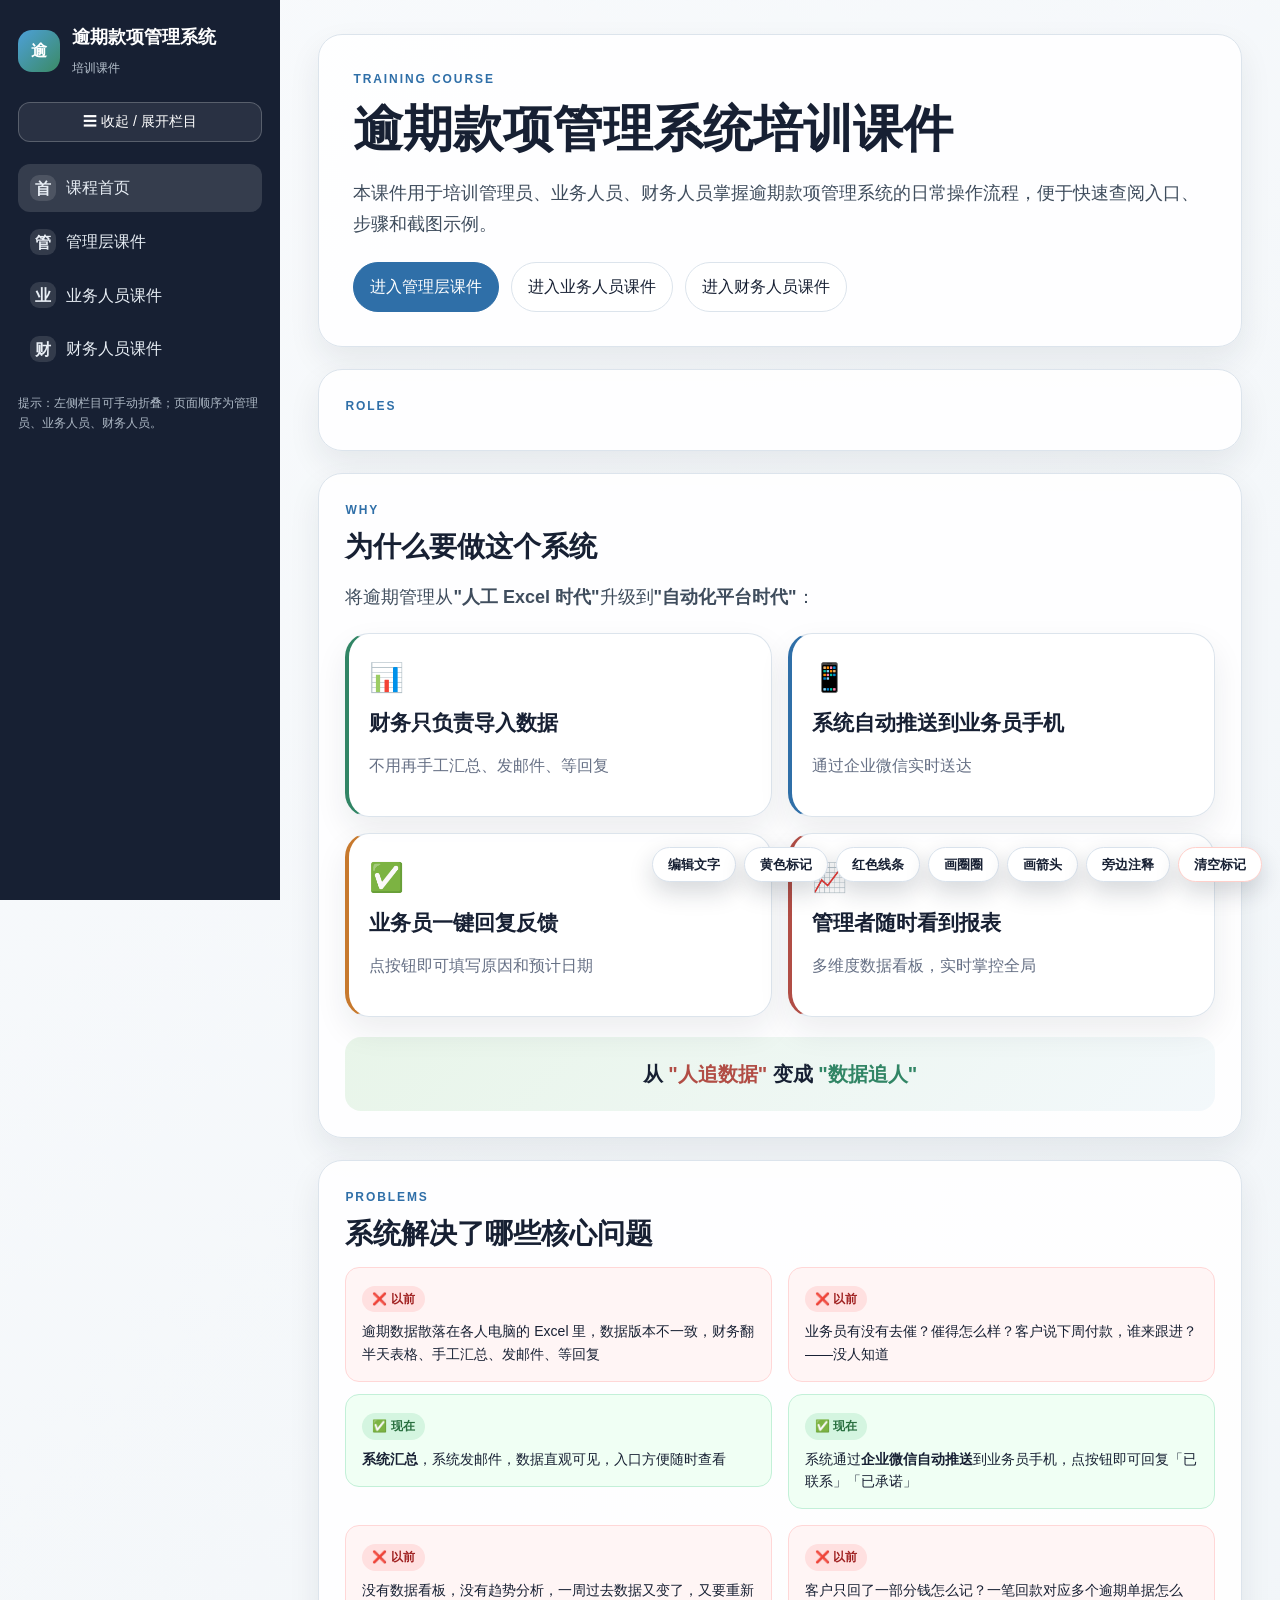
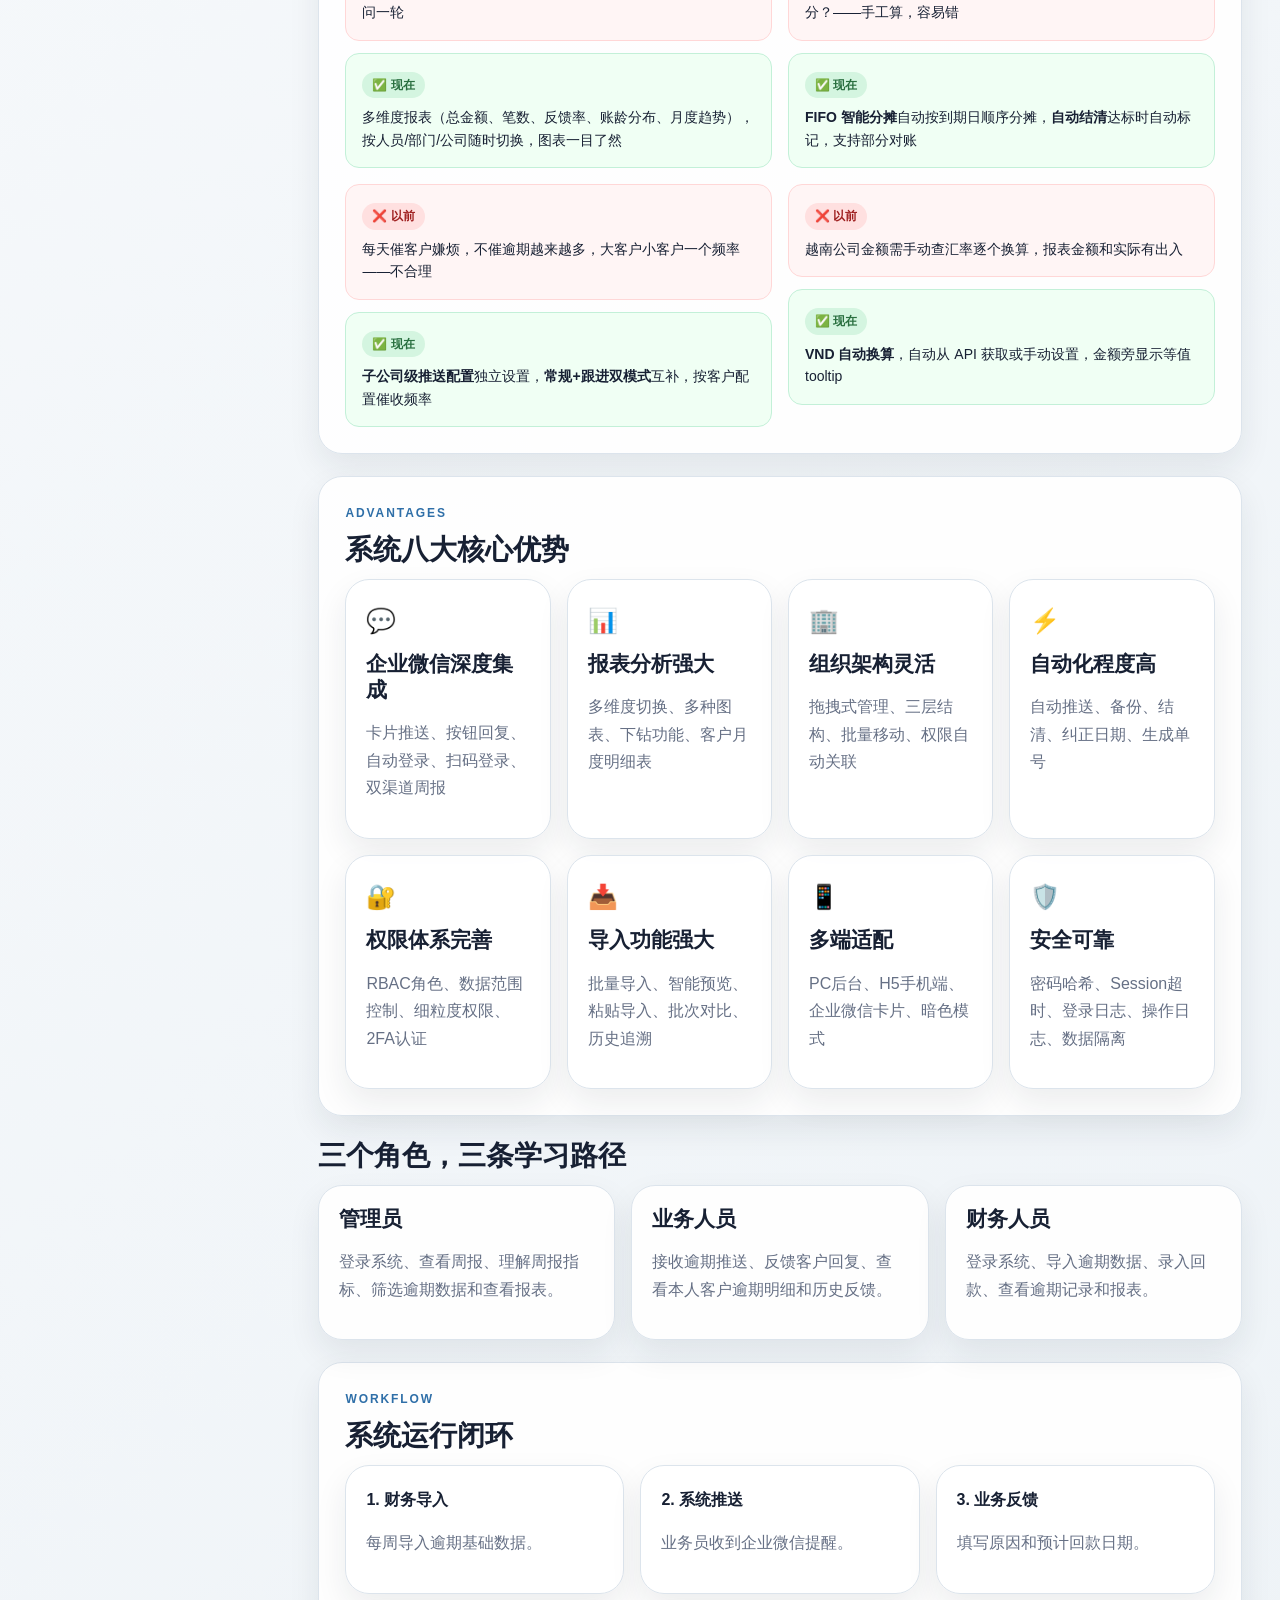
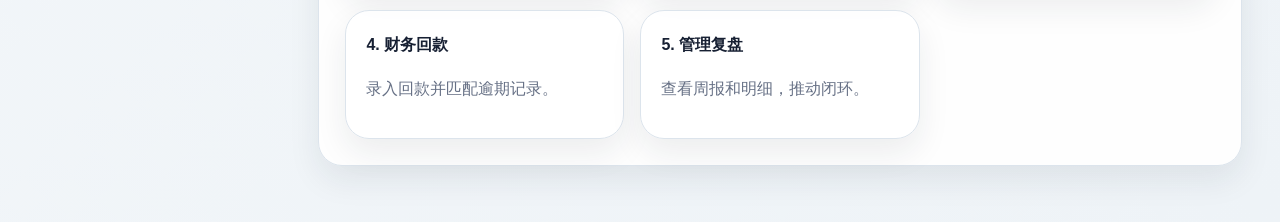
==== commit 87d3b4fd: "Add files via upload" ====
--- a/index.html
+++ b/index.html
@@ -1,4 +1,4 @@
-<!doctype html>
+﻿<!doctype html>
 <html lang="zh-CN">
 <head>
   <meta charset="utf-8" />
@@ -58,6 +58,17 @@
 .fig-grid.one,body.sidebar-collapsed .fig-grid.one{grid-template-columns:minmax(260px,min(100%,760px))}
 .fig-grid.two,body.sidebar-collapsed .fig-grid.two{grid-template-columns:repeat(2,minmax(280px,560px))}
 .fig-grid.multi,body.sidebar-collapsed .fig-grid.multi{grid-template-columns:repeat(3,minmax(260px,420px))}
+
+/* 问题对比样式 */
+.problems-grid{display:grid;grid-template-columns:repeat(2,minmax(0,1fr));gap:16px;margin-top:16px}
+.problem-item{display:flex;flex-direction:column;gap:12px}
+.problem-before,.problem-after{border-radius:14px;padding:16px}
+.problem-before{background:#fff5f5;border:1px solid #ffd7d7}
+.problem-after{background:#f0fff4;border:1px solid #c3f0d8}
+.problem-label{display:inline-block;font-weight:800;font-size:12px;padding:3px 10px;border-radius:999px;margin-bottom:8px}
+.problem-before .problem-label{background:#ffe0e0;color:#a02020}
+.problem-after .problem-label{background:#d4f5e0;color:#2a7040}
+.problem-before p,.problem-after p{margin:0;font-size:14px;line-height:1.6}
 .figure{margin:0;border:1px solid var(--line);border-radius:18px;overflow:hidden;background:#f8fafc}.figure img{display:block;width:100%;height:auto;cursor:zoom-in}.caption{padding:9px 12px;color:var(--muted);font-size:13px;border-top:1px solid var(--line)}
 .figure.compact-half{max-width:520px}
 .figure.full-bleed{width:100%;max-width:none}
@@ -238,7 +249,78 @@
   <div class="buttons"><a class="button primary" href="management.html">进入管理层课件</a><a class="button" href="sales.html">进入业务人员课件</a><a class="button" href="finance.html">进入财务人员课件</a></div>
 </section>
 <section class="section">
-  <p class="eyebrow">Roles</p><h2>三个角色，三条学习路径</h2>
+  <p class="eyebrow">Roles</p></section>
+<section class="section">
+  <p class="eyebrow">Why</p><h2>为什么要做这个系统</h2>
+  <p class="lead" style="margin-bottom:20px">将逾期管理从<strong>"人工 Excel 时代"</strong>升级到<strong>"自动化平台时代"</strong>：</p>
+  <div class="grid" style="grid-template-columns:repeat(2,minmax(0,1fr))">
+    <article class="card" style="border-left:4px solid var(--green)">
+      <p style="font-size:28px;margin:0 0 8px">📊</p>
+      <h3>财务只负责导入数据</h3>
+      <p class="muted">不用再手工汇总、发邮件、等回复</p>
+    </article>
+    <article class="card" style="border-left:4px solid var(--blue)">
+      <p style="font-size:28px;margin:0 0 8px">📱</p>
+      <h3>系统自动推送到业务员手机</h3>
+      <p class="muted">通过企业微信实时送达</p>
+    </article>
+    <article class="card" style="border-left:4px solid var(--orange)">
+      <p style="font-size:28px;margin:0 0 8px">✅</p>
+      <h3>业务员一键回复反馈</h3>
+      <p class="muted">点按钮即可填写原因和预计日期</p>
+    </article>
+    <article class="card" style="border-left:4px solid var(--red)">
+      <p style="font-size:28px;margin:0 0 8px">📈</p>
+      <h3>管理者随时看到报表</h3>
+      <p class="muted">多维度数据看板，实时掌控全局</p>
+    </article>
+  </div>
+  <div style="background:linear-gradient(135deg,#e8f5e9,#f3f8fb);border-radius:16px;padding:20px 24px;margin-top:20px;text-align:center">
+    <p style="margin:0;font-size:20px;font-weight:700;color:var(--ink)">从 <span style="color:var(--red)">"人追数据"</span> 变成 <span style="color:var(--green)">"数据追人"</span></p>
+  </div>
+</section>
+<section class="section">
+  <p class="eyebrow">Problems</p><h2>系统解决了哪些核心问题</h2>
+  <div class="problems-grid">
+    <div class="problem-item">
+      <div class="problem-before"><span class="problem-label">❌ 以前</span><p>逾期数据散落在各人电脑的 Excel 里，数据版本不一致，财务翻半天表格、手工汇总、发邮件、等回复</p></div>
+      <div class="problem-after"><span class="problem-label">✅ 现在</span><p><strong>系统汇总</strong>，系统发邮件，数据直观可见，入口方便随时查看</p></div>
+    </div>
+    <div class="problem-item">
+      <div class="problem-before"><span class="problem-label">❌ 以前</span><p>业务员有没有去催？催得怎么样？客户说下周付款，谁来跟进？——没人知道</p></div>
+      <div class="problem-after"><span class="problem-label">✅ 现在</span><p>系统通过<strong>企业微信自动推送</strong>到业务员手机，点按钮即可回复「已联系」「已承诺」</p></div>
+    </div>
+    <div class="problem-item">
+      <div class="problem-before"><span class="problem-label">❌ 以前</span><p>没有数据看板，没有趋势分析，一周过去数据又变了，又要重新问一轮</p></div>
+      <div class="problem-after"><span class="problem-label">✅ 现在</span><p>多维度报表（总金额、笔数、反馈率、账龄分布、月度趋势），按人员/部门/公司随时切换，图表一目了然</p></div>
+    </div>
+    <div class="problem-item">
+      <div class="problem-before"><span class="problem-label">❌ 以前</span><p>客户只回了一部分钱怎么记？一笔回款对应多个逾期单据怎么分？——手工算，容易错</p></div>
+      <div class="problem-after"><span class="problem-label">✅ 现在</span><p><strong>FIFO 智能分摊</strong>自动按到期日顺序分摊，<strong>自动结清</strong>达标时自动标记，支持部分对账</p></div>
+    </div>
+    <div class="problem-item">
+      <div class="problem-before"><span class="problem-label">❌ 以前</span><p>每天催客户嫌烦，不催逾期越来越多，大客户小客户一个频率——不合理</p></div>
+      <div class="problem-after"><span class="problem-label">✅ 现在</span><p><strong>子公司级推送配置</strong>独立设置，<strong>常规+跟进双模式</strong>互补，按客户配置催收频率</p></div>
+    </div>
+    <div class="problem-item">
+      <div class="problem-before"><span class="problem-label">❌ 以前</span><p>越南公司金额需手动查汇率逐个换算，报表金额和实际有出入</p></div>
+      <div class="problem-after"><span class="problem-label">✅ 现在</span><p><strong>VND 自动换算</strong>，自动从 API 获取或手动设置，金额旁显示等值 tooltip</p></div>
+    </div>
+  </div>
+</section>
+<section class="section">
+  <p class="eyebrow">Advantages</p><h2>系统八大核心优势</h2>
+  <div class="grid" style="grid-template-columns:repeat(4,minmax(0,1fr))">
+    <article class="card"><p style="font-size:24px;margin:0 0 10px">💬</p><h3>企业微信深度集成</h3><p class="muted">卡片推送、按钮回复、自动登录、扫码登录、双渠道周报</p></article>
+    <article class="card"><p style="font-size:24px;margin:0 0 10px">📊</p><h3>报表分析强大</h3><p class="muted">多维度切换、多种图表、下钻功能、客户月度明细表</p></article>
+    <article class="card"><p style="font-size:24px;margin:0 0 10px">🏢</p><h3>组织架构灵活</h3><p class="muted">拖拽式管理、三层结构、批量移动、权限自动关联</p></article>
+    <article class="card"><p style="font-size:24px;margin:0 0 10px">⚡</p><h3>自动化程度高</h3><p class="muted">自动推送、备份、结清、纠正日期、生成单号</p></article>
+    <article class="card"><p style="font-size:24px;margin:0 0 10px">🔐</p><h3>权限体系完善</h3><p class="muted">RBAC角色、数据范围控制、细粒度权限、2FA认证</p></article>
+    <article class="card"><p style="font-size:24px;margin:0 0 10px">📥</p><h3>导入功能强大</h3><p class="muted">批量导入、智能预览、粘贴导入、批次对比、历史追溯</p></article>
+    <article class="card"><p style="font-size:24px;margin:0 0 10px">📱</p><h3>多端适配</h3><p class="muted">PC后台、H5手机端、企业微信卡片、暗色模式</p></article>
+    <article class="card"><p style="font-size:24px;margin:0 0 10px">🛡️</p><h3>安全可靠</h3><p class="muted">密码哈希、Session超时、登录日志、操作日志、数据隔离</p></article>
+  </div>
+</section><h2>三个角色，三条学习路径</h2>
   <div class="grid">
     <article class="card"><h3>管理员</h3><p class="muted">登录系统、查看周报、理解周报指标、筛选逾期数据和查看报表。</p></article>
     <article class="card"><h3>业务人员</h3><p class="muted">接收逾期推送、反馈客户回复、查看本人客户逾期明细和历史反馈。</p></article>
